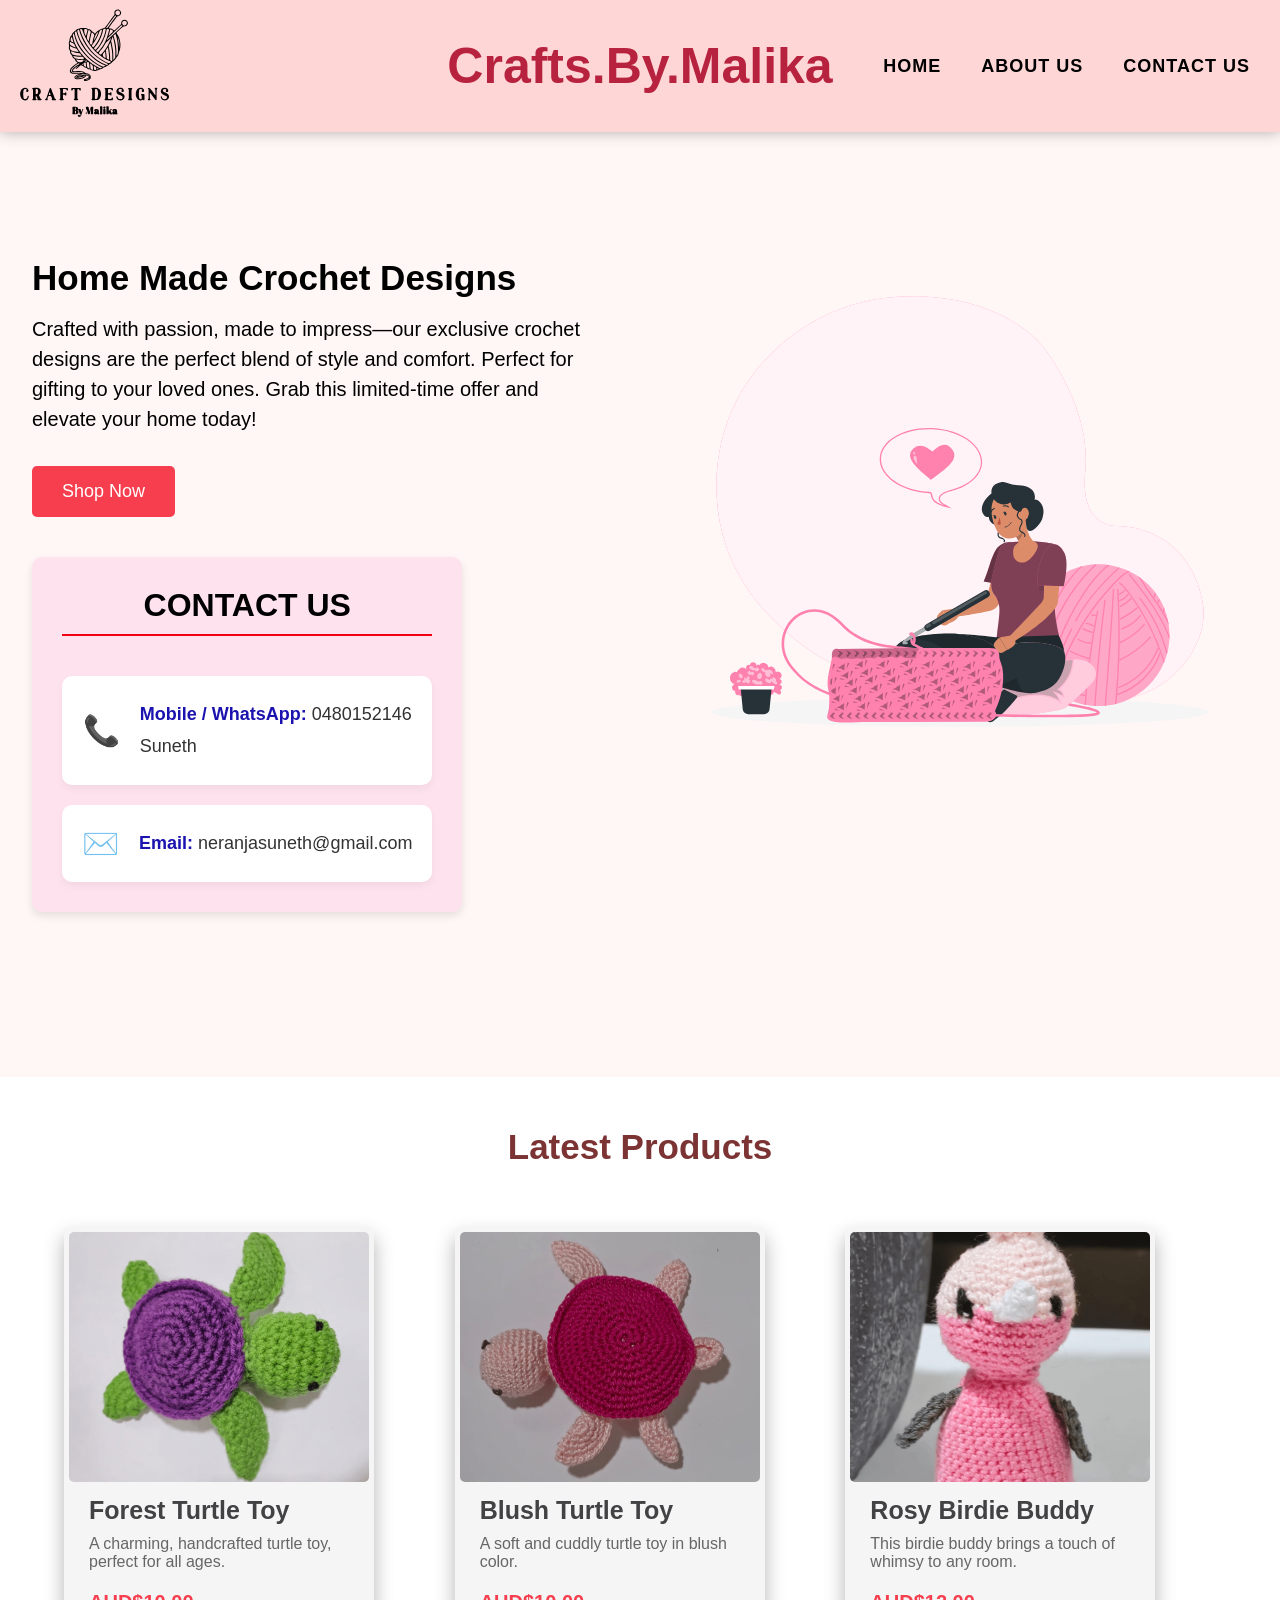
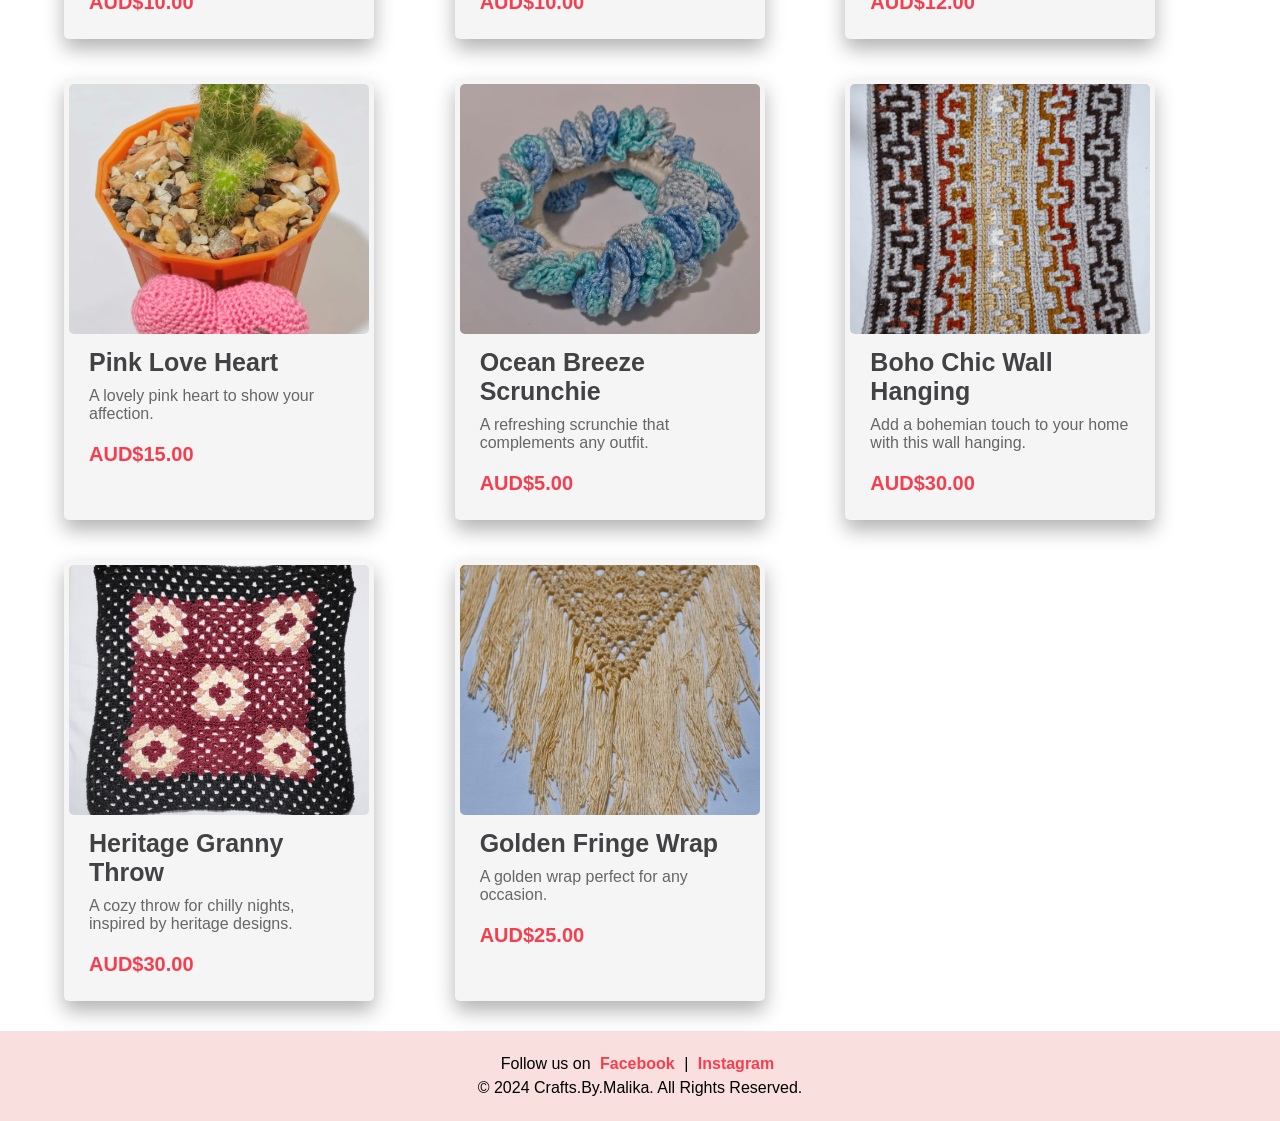
==== index.html @ 47f1131c "Added initial file for project" ====
<!DOCTYPE html>
<html lang="en">
<head>
    <meta charset="UTF-8" />
    <meta name="viewport" content="width=device-width, initial-scale=1.0" />
    <title>Crafts.By.Malika</title>
    <link rel="stylesheet" href="style.css" />
    <meta name="description" content="Discover handmade crochet designs by Crafts.By.Malika. Shop unique, handcrafted items perfect for gifting or home decor.">
</head>
<body>
    <nav>
        <div class="column-right">
            <img src="./logo.svg" alt="Crafts.byMalika Logo" class="logo-image" />
        </div>
        <div class="logo">Crafts.By.Malika</div>
        <div class="nav-items">
            <a href="/">Home</a> 
            <a href="/">About Us</a> 
            <a href="/">Contact US</a> 
        </div>
    </nav>

    <section class="hero">
        <div class="hero-container">
            <div class="column-left">
                <h1>Home Made Crochet Designs</h1>
                <p>
                    Crafted with passion, made to impress—our exclusive crochet designs are the perfect blend of style and comfort. 
                    Perfect for gifting to your loved ones. Grab this limited-time offer and elevate your home today!
                </p>
                <button class="cta-button">Shop Now</button>
                
                <section class="contact-section">
                    <h2 class="contact-heading">CONTACT US</h2>
                    <div class="contact-card">
                        <div class="contact-item">
                            <span class="contact-icon">📞</span>
                            <div class="contact-details">
                                <p><strong>Mobile / WhatsApp:</strong> 0480152146</p>
                                <p>Suneth</p>
                            </div>
                        </div>
                        <div class="contact-item">
                            <span class="contact-icon">✉️</span>
                            <div class="contact-details">
                                <p><strong>Email:</strong> neranjasuneth@gmail.com</p>
                            </div>
                        </div>
                    </div>
                </section>
                
            </div>
            <div class="column-right">
                <img src="./Crochet-rafiki.svg" alt="Crochet Designs Illustration" class="hero-image" />
            </div>
        </div>
    </section>

    <h1 class="pheading">Latest Products</h1>

    <section class="sec">
        <div class="products">

            <!-- Card Start -->
            <div class="card">
                <div class="img"><img src="1.png" alt="Forest Turtle Toy"></div>
                <div class="title">Forest Turtle Toy</div>
                <div class="description">A charming, handcrafted turtle toy, perfect for all ages.</div>
                <div class="box">
                    <div class="price">AUD$10.00</div>
                </div>
            </div>
            <!-- Card End -->

            <!-- Card Start -->
            <div class="card">
                <div class="img"><img src="2.png" alt="Blush Turtle Toy"></div>
                <div class="title">Blush Turtle Toy</div>
                <div class="description">A soft and cuddly turtle toy in blush color.</div>
                <div class="box">
                    <div class="price">AUD$10.00</div>
                </div>
            </div>
            <!-- Card End -->

            <!-- Card Start -->
            <div class="card">
                <div class="img"><img src="3.png" alt="Rosy Birdie Buddy"></div>
                <div class="title">Rosy Birdie Buddy</div>
                <div class="description">This birdie buddy brings a touch of whimsy to any room.</div>
                <div class="box">
                    <div class="price">AUD$12.00</div>
                </div>
            </div>
            <!-- Card End -->

            <!-- Card Start -->
            <div class="card">
                <div class="img"><img src="4.png" alt="Pink Love Heart"></div>
                <div class="title">Pink Love Heart</div>
                <div class="description">A lovely pink heart to show your affection.</div>
                <div class="box">
                    <div class="price">AUD$15.00</div>
                </div>
            </div>
            <!-- Card End -->

            <!-- Card Start -->
            <div class="card">
                <div class="img"><img src="5.png" alt="Ocean Breeze Scrunchie"></div>
                <div class="title">Ocean Breeze Scrunchie</div>
                <div class="description">A refreshing scrunchie that complements any outfit.</div>
                <div class="box">
                    <div class="price">AUD$5.00</div>
                </div>
            </div>
            <!-- Card End -->

            <!-- Card Start -->
            <div class="card">
                <div class="img"><img src="6.png" alt="Boho Chic Wall Hanging"></div>
                <div class="title">Boho Chic Wall Hanging</div>
                <div class="description">Add a bohemian touch to your home with this wall hanging.</div>
                <div class="box">
                    <div class="price">AUD$30.00</div>
                </div>
            </div>
            <!-- Card End -->

            <!-- Card Start -->
            <div class="card">
                <div class="img"><img src="7.png" alt="Heritage Granny Throw"></div>
                <div class="title">Heritage Granny Throw</div>
                <div class="description">A cozy throw for chilly nights, inspired by heritage designs.</div>
                <div class="box">
                    <div class="price">AUD$30.00</div>
                </div>
            </div>
            <!-- Card End -->

            <!-- Card Start -->
            <div class="card">
                <div class="img"><img src="8.png" alt="Golden Fringe Wrap"></div>
                <div class="title">Golden Fringe Wrap</div>
                <div class="description">A golden wrap perfect for any occasion.</div>
                <div class="box">
                    <div class="price">AUD$25.00</div>
                </div>
            </div>
            <!-- Card End -->

        </div>
    </section>

    <footer>
        <p>Follow us on 
            <a href="https://www.facebook.com/crafts.bymalika">Facebook</a> | 
            <a href="https://www.instagram.com/crafts.bymalika">Instagram</a>
        </p>
        <p>&copy; 2024 Crafts.By.Malika. All Rights Reserved.</p>
    </footer>
</body>
</html>
---- style.css ----
* {
    box-sizing: border-box;
    margin: 0;
    padding: 0;
    font-family: 'Trebuchet MS', 'Lucida Sans Unicode', 'Lucida Grande', 'Lucida Sans', Arial, sans-serif;
}

.logo-image {
    width: 150px; 
    height: auto;
}

nav {
    height: 132px;
    background: #ffd6d6;
    display: flex;
    justify-content: space-between;
    align-items: center;
    padding: 0 20px;
    position: sticky;
    top: 0;
    z-index: 1000;
    box-shadow: 0 0 14px rgba(0, 0, 0, 0.3);
}

.logo {
    color: #b7223e;
    font-size: 50px; 
    font-weight: bold;
    font-style: initial;
    position: absolute;
    left: 50%;
    transform: translateX(-50%);
}

.nav-items {
    display: flex;
    gap: 20px;
    margin-left: auto;
}

nav a {
    text-decoration: none;
    color: #000;
    font-size: 18px; 
    padding: 10px 10px; 
    position: relative;
    font-weight: bold;
    text-transform: uppercase;
    letter-spacing: 1px;
    transition: color 0.3s ease, transform 0.3s ease;
}

nav a::after {
    content: '';
    position: absolute;
    left: 0;
    bottom: 0;
    width: 0;
    height: 2px;
    background-color: #f80000;
    transition: width 0.3s ease;
}

nav a:hover {
    color: #f80000;
    transform: scale(1.1);
}

nav a:hover::after {
    width: 100%;
}

.hero {
    background: #fff6f6;
}

.hero-container {
    display: grid;
    grid-template-columns: 0.5fr 0.5fr;
    height: 105vh;
    padding: 48px calc((100vw - 1300px) / 2); 
}

.column-left {
    display: flex;
    flex-direction: column;
    justify-content: center;
    align-items: flex-start;
    color: #000;
    padding: 0px 32px; 
}

.column-left h1 {
    margin-bottom: 16px; 
    font-size: 35px; 
}

.column-left p {
    margin-bottom: 32px;
    font-size: 20px; 
    line-height: 1.5;
}

.cta-button {
    background-color: #f63e4e;
    color: white;
    border: none;
    padding: 15px 30px;
    font-size: 18px;
    cursor: pointer;
    border-radius: 5px;
    transition: background-color 0.3s ease;
}

.cta-button:hover {
    background-color: #d32e2f;
}

/* Contact details */
.contact-section {
    background-color: #f3008215;
    padding: 30px;
    border-radius: 10px;
    box-shadow: 0 4px 8px rgba(0, 0, 0, 0.1);
    margin: 40px 0;
    max-width: 100%;
}

.contact-heading {
    color: #000000;
    font-size: 32px;
    margin-bottom: 20px;
    font-weight: bold;
    border-bottom: 2px solid #f40014;
    display: inline-block;
    padding-bottom: 10px;
    text-align: center;
    width: 100%;
}

.contact-card {
    display: flex;
    flex-direction: column;
    gap: 20px;
    margin-top: 20px;
}

.contact-item {
    display: flex;
    align-items: center;
    background-color: #fff;
    padding: 20px;
    border-radius: 10px;
    box-shadow: 0 4px 8px rgba(0, 0, 0, 0.05);
    justify-content: center;
}

.contact-icon {
    font-size: 30px;
    color: #f63e4e;
    margin-right: 20px;
}

.contact-details {
    text-align: left;
}

.contact-details p {
    margin: 5px 0;
    color: #333;
    font-size: 18px;
}

.contact-details strong {
    color: #1b13af;
}

/* Product section */
.pheading {
    text-align: center;
    font-size: 35px;
    margin-top: 50px; 
    margin-bottom: 50px; 
    color: rgb(124, 51, 51);
}

.sec {
    padding: 10px 5%;
}

.products {
    display: grid;
    grid-template-columns: repeat(auto-fit, minmax(320px, 1fr));
    gap: 20px;
}

.products .card {
    width: 100%;
    max-width: 310px;
    background: #f5f5f5;
    box-shadow: 0 10px 20px rgba(0, 0, 0, 0.3);
    border-radius: 5px;
    padding: 5px;
    margin-bottom: 20px;
    transition: transform 0.3s ease, box-shadow 0.3s ease;
}

.products .card:hover {
    transform: scale(1.05);
    box-shadow: 0 12px 24px rgba(0, 0, 0, 0.3);
}

.products .card img {
    height: 250px;
    width: 100%;
    object-fit: cover;
    border-radius: 5px;
}

.products .card .title {
    font-weight: 900;
    font-size: 25px;
    color: #424144;
    padding: 0 20px;
    margin-top: 10px;
}

.products .card .description {
    font-size: 16px;
    color: #666;
    padding: 0 20px;
    margin-top: 10px;
}

.products .card .box {
    display: flex;
    justify-content: space-between;
    align-items: center;
    padding: 20px;
}

.products .card .box .price {
    color: #f63e4e;
    font-size: 20px;
    font-weight: bold;
}

/* Footer */
footer {
    background-color: #fadfdf;
    height: 10vh;
    display: flex;
    flex-direction: column;
    justify-content: center;
    align-items: center;
}

footer p {
    text-align: center;
    line-height: 1.5;
}

footer p a {
    text-decoration: none;
    color: #f63e4e;
    font-weight: bold;
    margin: 0 5px;
}

/* Responsive Design */
@media (max-width: 768px) {
    .hero-container {
        grid-template-columns: 1fr;
        text-align: center;
    }

    .column-right {
        display: none;
    }

    .products {
        grid-template-columns: 1fr;
    }

    .logo {
        font-size: 40px;
    }

    nav {
        height: auto;
        padding: 10px;
    }

    .cta-button {
        padding: 10px 20px;
        font-size: 16px;
    }

    .nav-items {
        gap: 10px;
        flex-wrap: wrap;
    }

    .contact-section {
        padding: 20px;
    }

    .contact-card {
        padding: 15px;
    }

    .contact-heading {
        font-size: 28px;
    }

    .contact-item {
        flex-direction: column;
        align-items: flex-start;
        text-align: left;
    }

    .contact-icon {
        margin-right: 0;
        margin-bottom: 10px;
    }
}
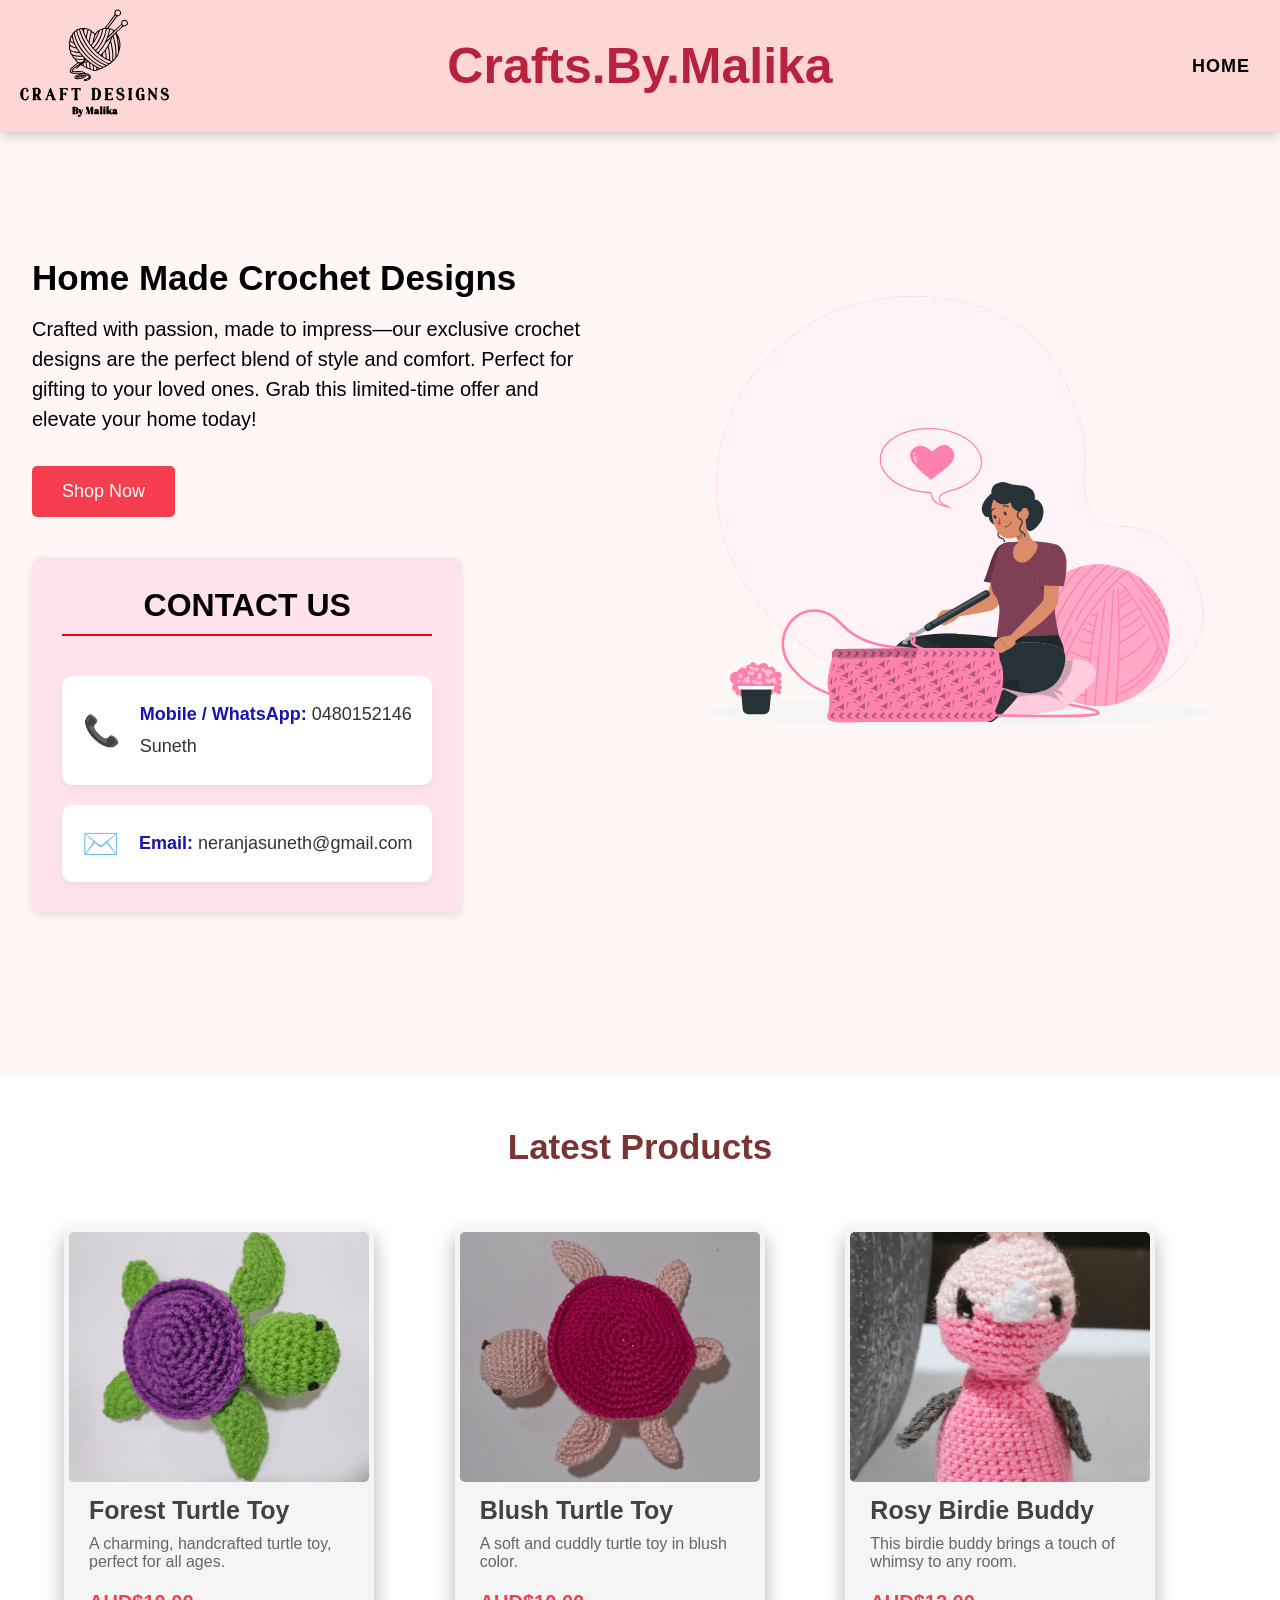
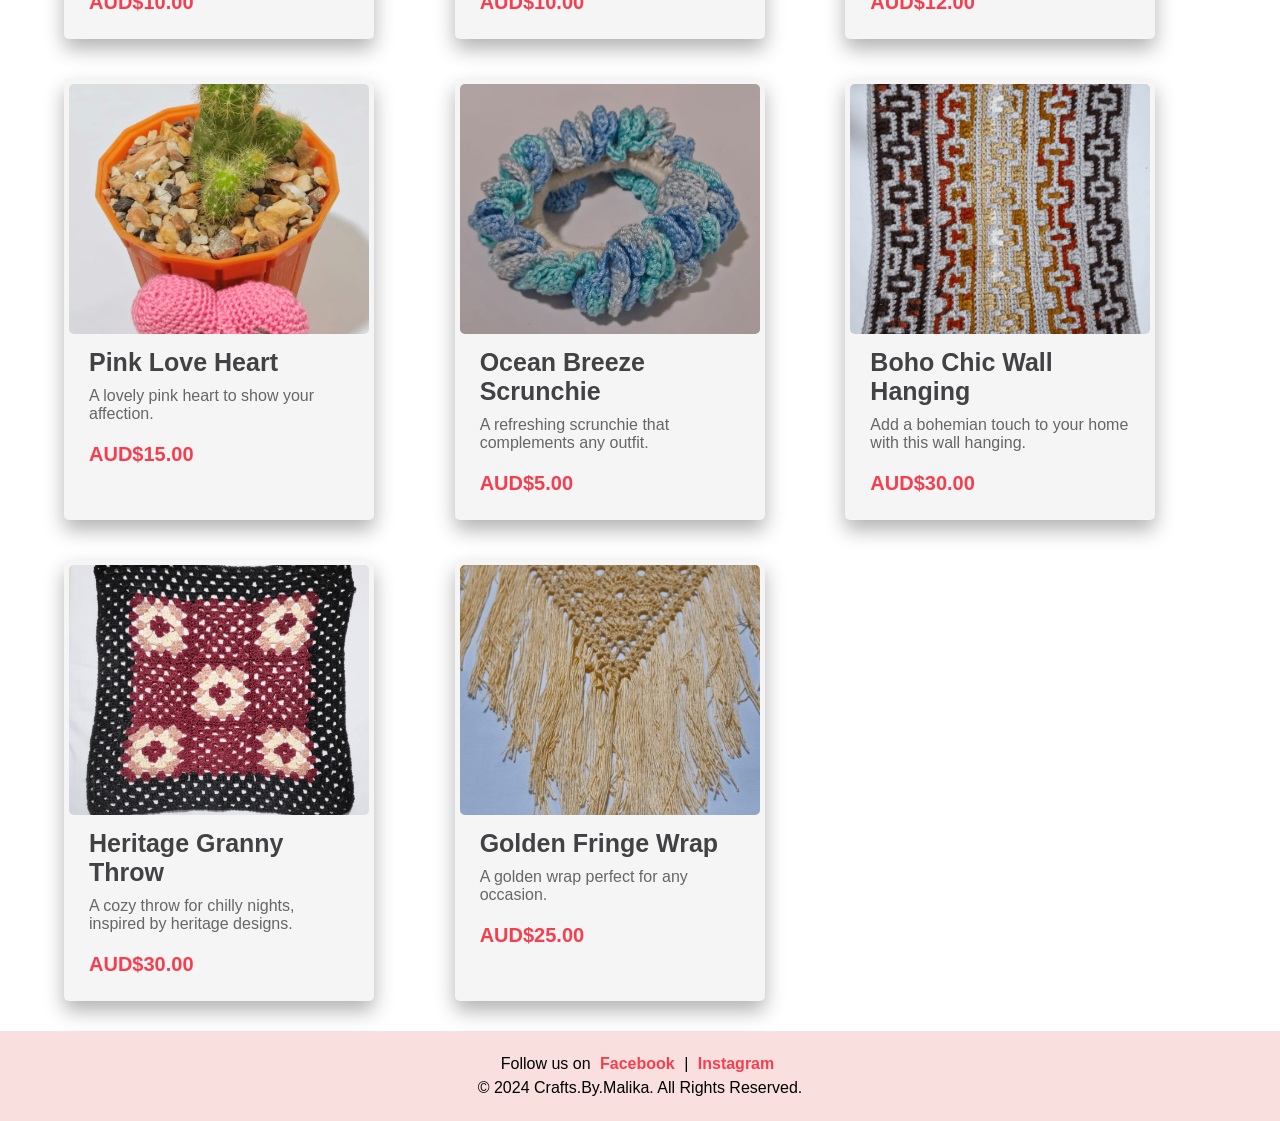
==== commit 95f2c246: "Changed navbar links just to diplay only HOME" ====
--- a/index.html
+++ b/index.html
@@ -14,9 +14,8 @@
         </div>
         <div class="logo">Crafts.By.Malika</div>
         <div class="nav-items">
-            <a href="/">Home</a> 
-            <a href="/">About Us</a> 
-            <a href="/">Contact US</a> 
+            <a href="">Home</a> 
+
         </div>
     </nav>
 
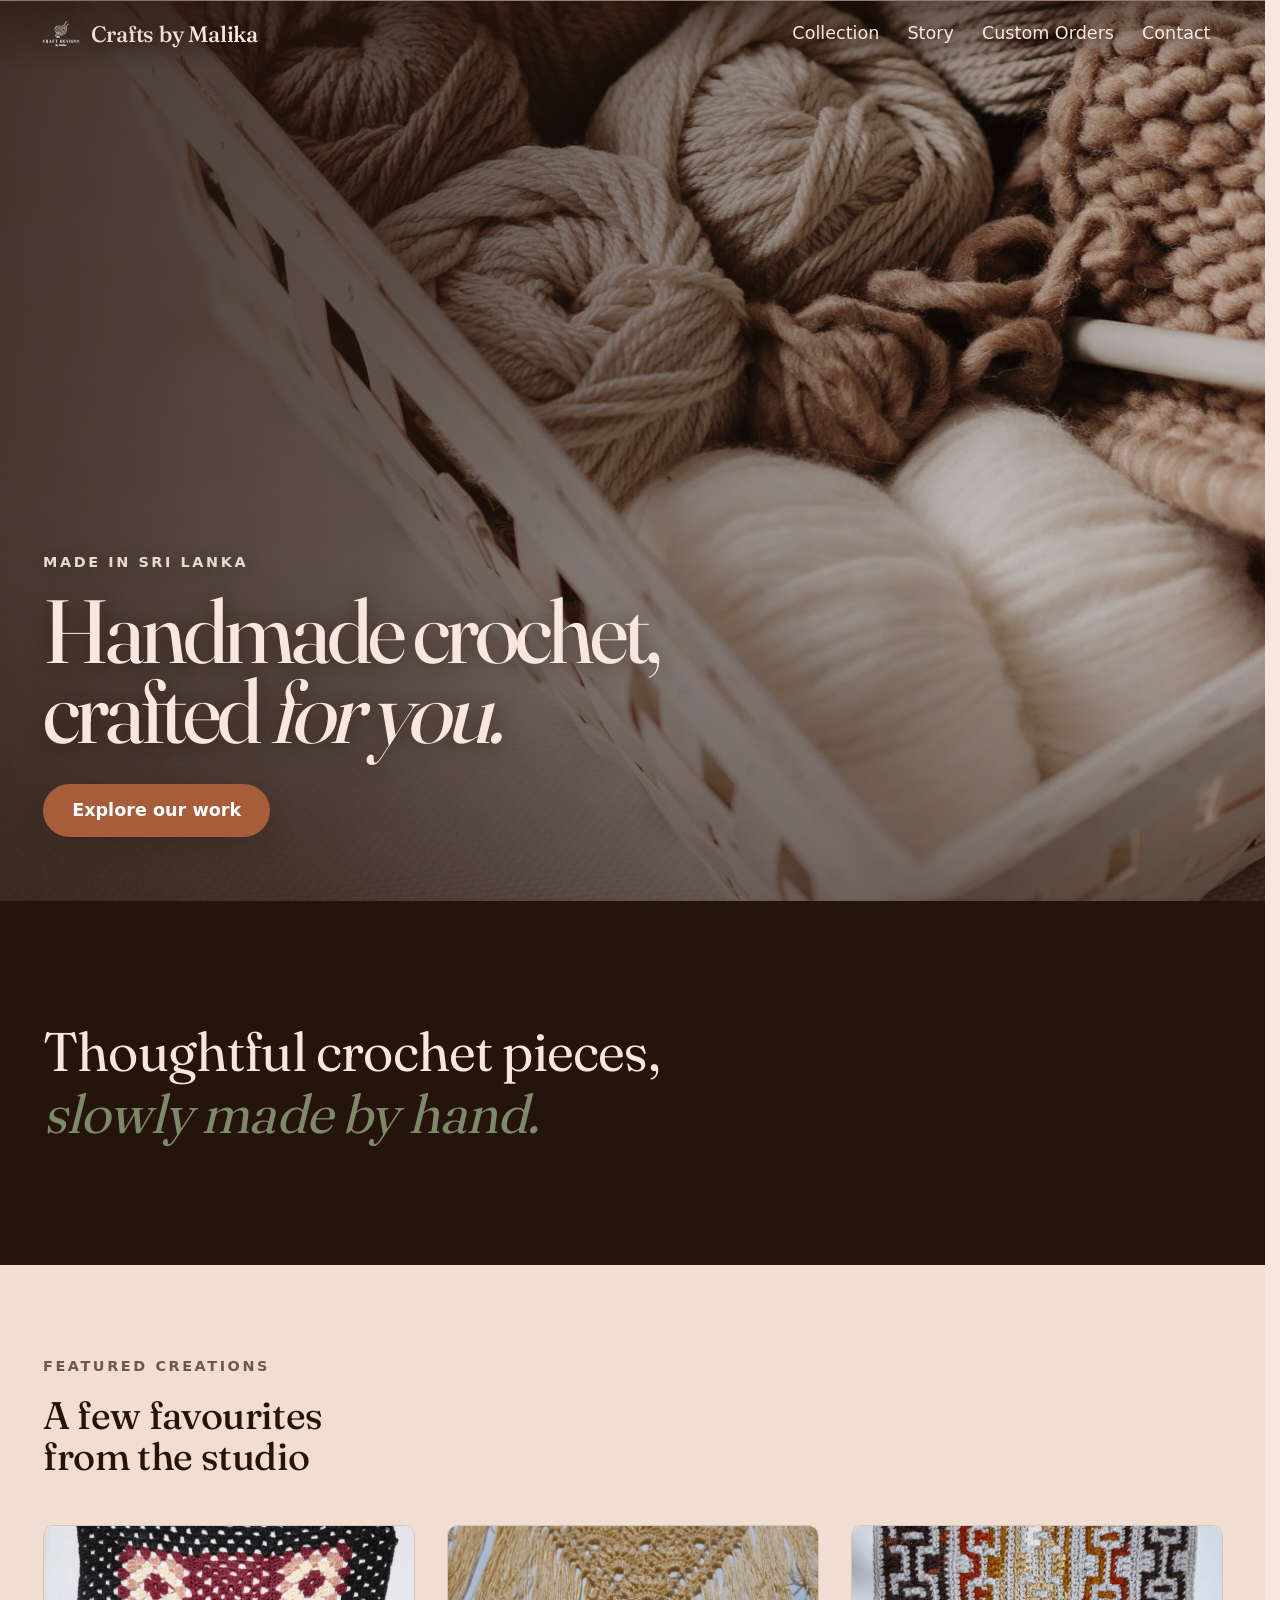
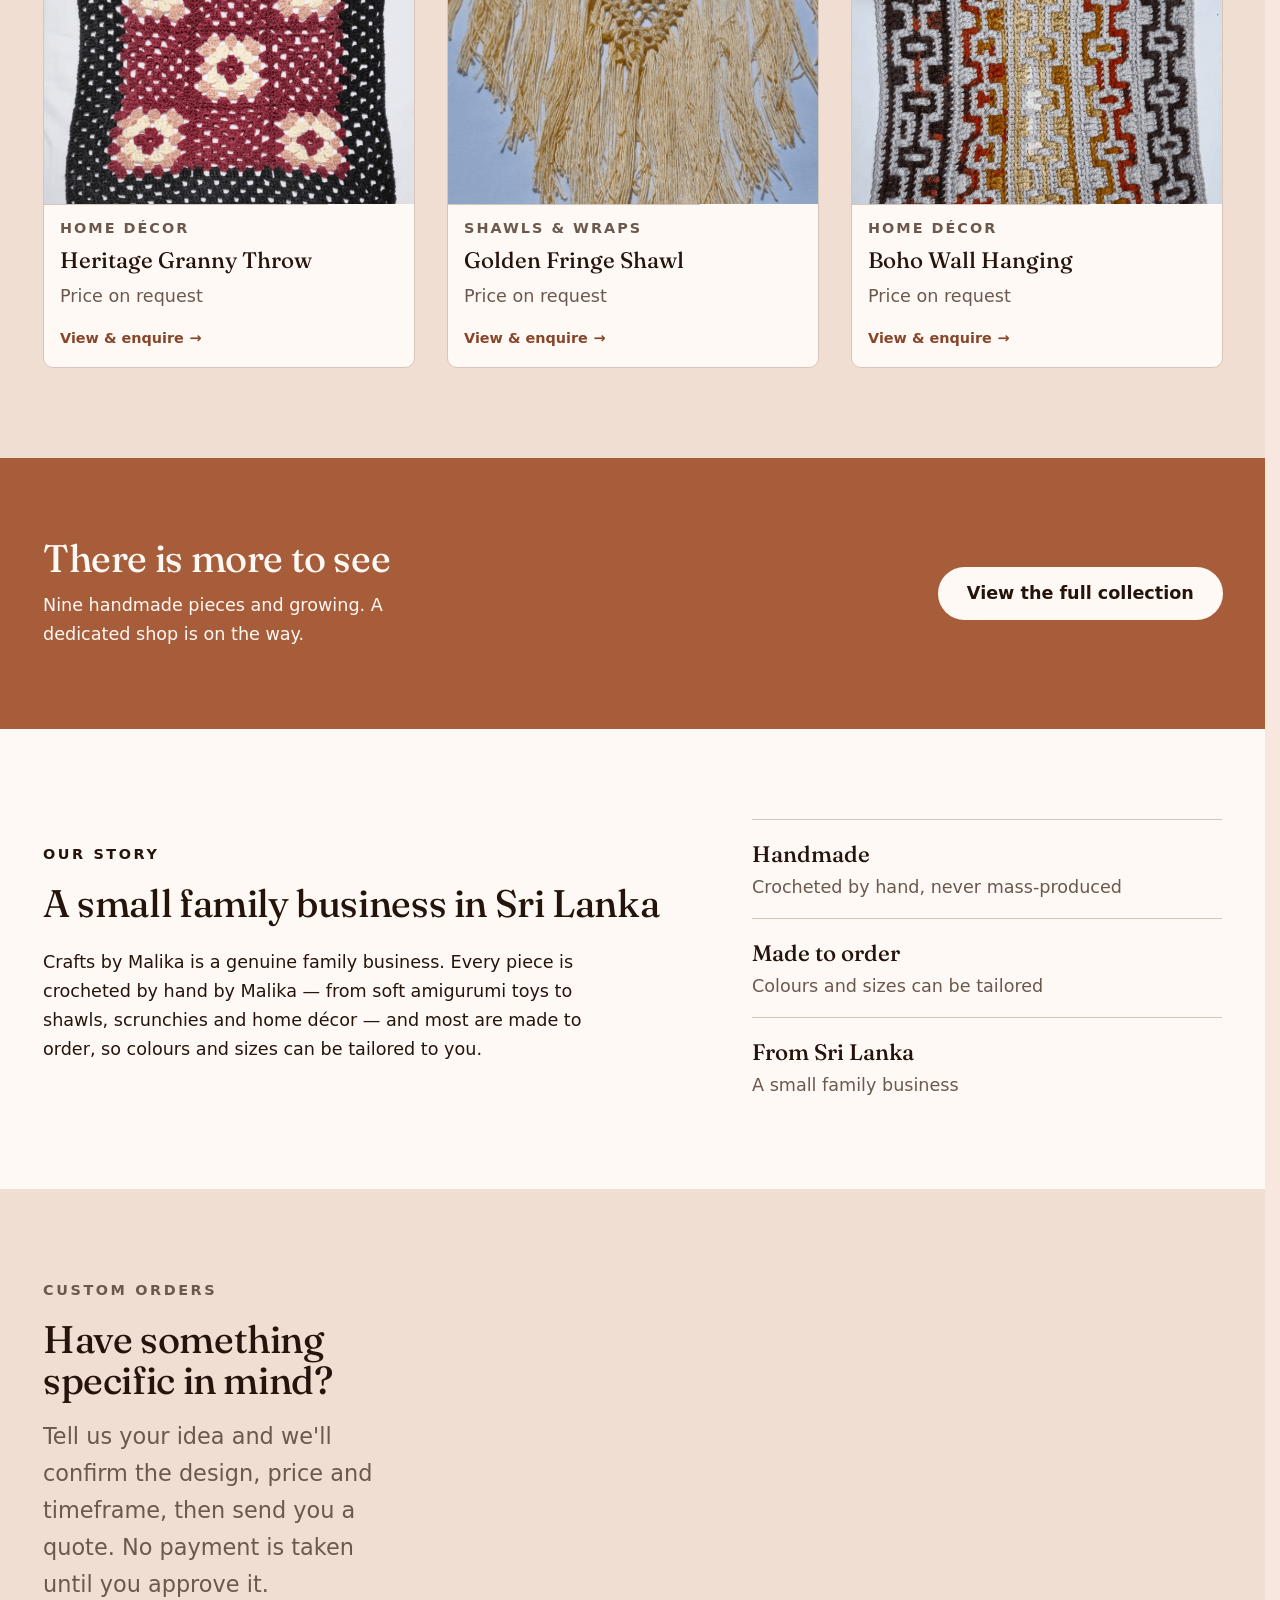
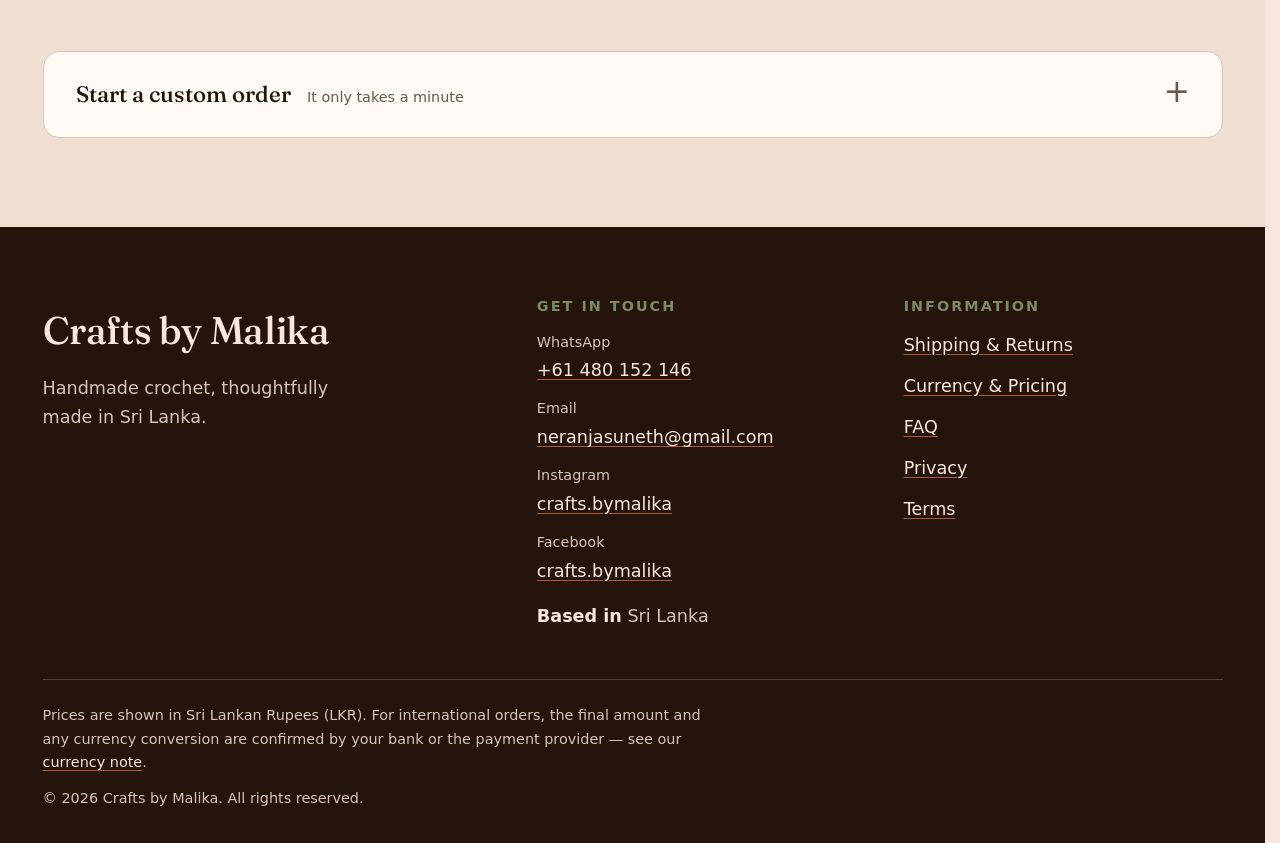
==== commit a6f88bd1: "Fix GitHub Pages entry point" ====
--- a/index.html
+++ b/index.html
@@ -1,162 +1,16 @@
-<!DOCTYPE html>
-<html lang="en">
-<head>
-    <meta charset="UTF-8" />
-    <meta name="viewport" content="width=device-width, initial-scale=1.0" />
-    <title>Crafts.By.Malika</title>
-    <link rel="stylesheet" href="style.css" />
-    <meta name="description" content="Discover handmade crochet designs by Crafts.By.Malika. Shop unique, handcrafted items perfect for gifting or home decor.">
-</head>
-<body>
-    <nav>
-        <div class="column-right">
-            <img src="./logo.svg" alt="Crafts.byMalika Logo" class="logo-image" />
-        </div>
-        <div class="logo">Crafts.By.Malika</div>
-        <div class="nav-items">
-            <a href="">Home</a> 
-
-        </div>
-    </nav>
-
-    <section class="hero">
-        <div class="hero-container">
-            <div class="column-left">
-                <h1>Home Made Crochet Designs</h1>
-                <p>
-                    Crafted with passion, made to impress—our exclusive crochet designs are the perfect blend of style and comfort. 
-                    Perfect for gifting to your loved ones. Grab this limited-time offer and elevate your home today!
-                </p>
-                <button class="cta-button">Shop Now</button>
-                
-                <section class="contact-section">
-                    <h2 class="contact-heading">CONTACT US</h2>
-                    <div class="contact-card">
-                        <div class="contact-item">
-                            <span class="contact-icon">📞</span>
-                            <div class="contact-details">
-                                <p><strong>Mobile / WhatsApp:</strong> 0480152146</p>
-                                <p>Suneth</p>
-                            </div>
-                        </div>
-                        <div class="contact-item">
-                            <span class="contact-icon">✉️</span>
-                            <div class="contact-details">
-                                <p><strong>Email:</strong> neranjasuneth@gmail.com</p>
-                            </div>
-                        </div>
-                    </div>
-                </section>
-                
-            </div>
-            <div class="column-right">
-                <img src="./Crochet-rafiki.svg" alt="Crochet Designs Illustration" class="hero-image" />
-            </div>
-        </div>
-    </section>
-
-    <h1 class="pheading">Latest Products</h1>
-
-    <section class="sec">
-        <div class="products">
-
-            <!-- Card Start -->
-            <div class="card">
-                <div class="img"><img src="1.png" alt="Forest Turtle Toy"></div>
-                <div class="title">Forest Turtle Toy</div>
-                <div class="description">A charming, handcrafted turtle toy, perfect for all ages.</div>
-                <div class="box">
-                    <div class="price">AUD$10.00</div>
-                </div>
-            </div>
-            <!-- Card End -->
-
-            <!-- Card Start -->
-            <div class="card">
-                <div class="img"><img src="2.png" alt="Blush Turtle Toy"></div>
-                <div class="title">Blush Turtle Toy</div>
-                <div class="description">A soft and cuddly turtle toy in blush color.</div>
-                <div class="box">
-                    <div class="price">AUD$10.00</div>
-                </div>
-            </div>
-            <!-- Card End -->
-
-            <!-- Card Start -->
-            <div class="card">
-                <div class="img"><img src="3.png" alt="Rosy Birdie Buddy"></div>
-                <div class="title">Rosy Birdie Buddy</div>
-                <div class="description">This birdie buddy brings a touch of whimsy to any room.</div>
-                <div class="box">
-                    <div class="price">AUD$12.00</div>
-                </div>
-            </div>
-            <!-- Card End -->
-
-            <!-- Card Start -->
-            <div class="card">
-                <div class="img"><img src="4.png" alt="Pink Love Heart"></div>
-                <div class="title">Pink Love Heart</div>
-                <div class="description">A lovely pink heart to show your affection.</div>
-                <div class="box">
-                    <div class="price">AUD$15.00</div>
-                </div>
-            </div>
-            <!-- Card End -->
-
-            <!-- Card Start -->
-            <div class="card">
-                <div class="img"><img src="5.png" alt="Ocean Breeze Scrunchie"></div>
-                <div class="title">Ocean Breeze Scrunchie</div>
-                <div class="description">A refreshing scrunchie that complements any outfit.</div>
-                <div class="box">
-                    <div class="price">AUD$5.00</div>
-                </div>
-            </div>
-            <!-- Card End -->
-
-            <!-- Card Start -->
-            <div class="card">
-                <div class="img"><img src="6.png" alt="Boho Chic Wall Hanging"></div>
-                <div class="title">Boho Chic Wall Hanging</div>
-                <div class="description">Add a bohemian touch to your home with this wall hanging.</div>
-                <div class="box">
-                    <div class="price">AUD$30.00</div>
-                </div>
-            </div>
-            <!-- Card End -->
-
-            <!-- Card Start -->
-            <div class="card">
-                <div class="img"><img src="7.png" alt="Heritage Granny Throw"></div>
-                <div class="title">Heritage Granny Throw</div>
-                <div class="description">A cozy throw for chilly nights, inspired by heritage designs.</div>
-                <div class="box">
-                    <div class="price">AUD$30.00</div>
-                </div>
-            </div>
-            <!-- Card End -->
-
-            <!-- Card Start -->
-            <div class="card">
-                <div class="img"><img src="8.png" alt="Golden Fringe Wrap"></div>
-                <div class="title">Golden Fringe Wrap</div>
-                <div class="description">A golden wrap perfect for any occasion.</div>
-                <div class="box">
-                    <div class="price">AUD$25.00</div>
-                </div>
-            </div>
-            <!-- Card End -->
-
-        </div>
-    </section>
-
-    <footer>
-        <p>Follow us on 
-            <a href="https://www.facebook.com/crafts.bymalika">Facebook</a> | 
-            <a href="https://www.instagram.com/crafts.bymalika">Instagram</a>
-        </p>
-        <p>&copy; 2024 Crafts.By.Malika. All Rights Reserved.</p>
-    </footer>
-</body>
-</html>
+<!DOCTYPE html>
+<html lang="en">
+<head>
+  <meta charset="UTF-8">
+  <meta name="viewport" content="width=device-width, initial-scale=1.0">
+  <title>Crafts by Malika</title>
+  <meta http-equiv="refresh" content="0; url=./HTML/">
+  <link rel="canonical" href="./HTML/">
+  <script>
+    window.location.replace('./HTML/');
+  </script>
+</head>
+<body>
+  <p>Opening <a href="./HTML/">Crafts by Malika</a>…</p>
+</body>
+</html>
